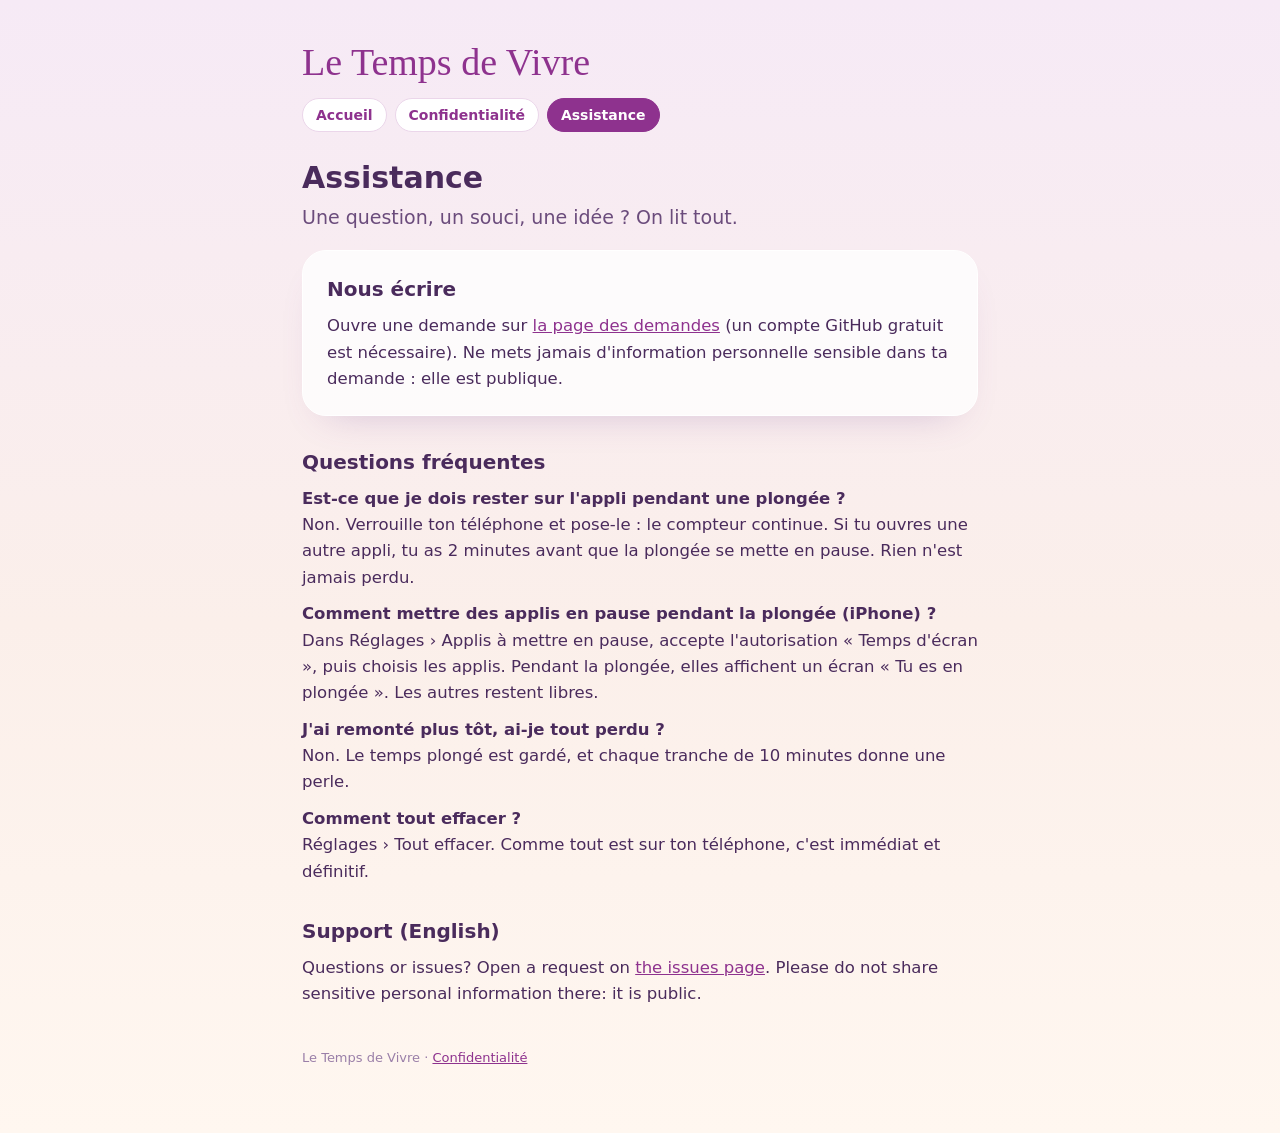
==== assistance.html @ ebf04ffc "Site de Le Temps de Vivre : accueil, confidentialité, assistance Co-Authored-By: Claude Opus 5.5 <no" ====
<!DOCTYPE html>
<html lang="fr">
<head>
<meta charset="utf-8">
<meta name="viewport" content="width=device-width, initial-scale=1">
<title>Assistance · Le Temps de Vivre</title>
<link rel="stylesheet" href="style.css">
</head>
<body>
<main>
<header>
  <a class="logo" href="./">Le Temps de Vivre</a>
  <nav><a href="./">Accueil</a><a href="confidentialite.html">Confidentialité</a><a href="assistance.html" aria-current="page">Assistance</a></nav>
</header>

<h1>Assistance</h1>
<p class="lead">Une question, un souci, une idée ? On lit tout.</p>

<div class="card">
  <h2 style="margin-top:0">Nous écrire</h2>
  <p>Ouvre une demande sur <a href="https://github.com/jojodughetto/letempsdevivre/issues">la page des demandes</a> (un compte GitHub gratuit est nécessaire). Ne mets jamais d'information personnelle sensible dans ta demande : elle est publique.</p>
</div>

<h2>Questions fréquentes</h2>
<p><b>Est-ce que je dois rester sur l'appli pendant une plongée ?</b><br>Non. Verrouille ton téléphone et pose-le : le compteur continue. Si tu ouvres une autre appli, tu as 2 minutes avant que la plongée se mette en pause. Rien n'est jamais perdu.</p>
<p><b>Comment mettre des applis en pause pendant la plongée (iPhone) ?</b><br>Dans Réglages › Applis à mettre en pause, accepte l'autorisation « Temps d'écran », puis choisis les applis. Pendant la plongée, elles affichent un écran « Tu es en plongée ». Les autres restent libres.</p>
<p><b>J'ai remonté plus tôt, ai-je tout perdu ?</b><br>Non. Le temps plongé est gardé, et chaque tranche de 10 minutes donne une perle.</p>
<p><b>Comment tout effacer ?</b><br>Réglages › Tout effacer. Comme tout est sur ton téléphone, c'est immédiat et définitif.</p>

<h2>Support (English)</h2>
<p>Questions or issues? Open a request on <a href="https://github.com/jojodughetto/letempsdevivre/issues">the issues page</a>. Please do not share sensitive personal information there: it is public.</p>

<footer>Le Temps de Vivre · <a href="confidentialite.html">Confidentialité</a></footer>
</main>
</body>
</html>
---- style.css ----
*{box-sizing:border-box;margin:0;padding:0}
body{font-family:system-ui,-apple-system,"Segoe UI",Roboto,sans-serif;color:#4A2B5C;line-height:1.6;background:linear-gradient(180deg,#F6EAF6 0%,#FBEFEA 55%,#FFF7F0 100%);min-height:100vh}
main{max-width:720px;margin:0 auto;padding:40px 22px 64px}
header{margin-bottom:28px}
.logo{font-family:"Brush Script MT","Snell Roundhand",cursive;font-size:38px;color:#8E328E;text-decoration:none;line-height:1.2}
nav{display:flex;flex-wrap:wrap;gap:8px;margin-top:12px}
nav a{font-size:14px;font-weight:600;padding:5px 13px;border-radius:999px;background:#fff;border:1px solid #EBD6EA;color:#8E328E;text-decoration:none}
nav a[aria-current]{background:#8E328E;color:#fff;border-color:#8E328E}
h1{font-size:30px;line-height:1.2;margin:8px 0 6px}
h2{font-size:20px;margin:30px 0 8px}
p,li{font-size:16.5px}
p+p{margin-top:10px}
ul{margin:8px 0 0 22px}
li+li{margin-top:6px}
.card{background:#FFFFFFC8;border:1px solid #fff;border-radius:24px;padding:22px 24px;box-shadow:0 18px 40px -24px #7A4A9A55;margin-top:18px}
.muted{color:#8A6C99;font-size:14px}
.lead{font-size:19px;color:#6B4C7C}
a{color:#8E328E}
.badges{display:flex;flex-wrap:wrap;gap:8px;margin-top:16px}
.badges span{font-size:13.5px;font-weight:600;padding:4px 12px;border-radius:999px;background:#fff;border:1px solid #EBD6EA;color:#8A6C99}
footer{margin-top:40px;font-size:13px;color:#9A7FA8}
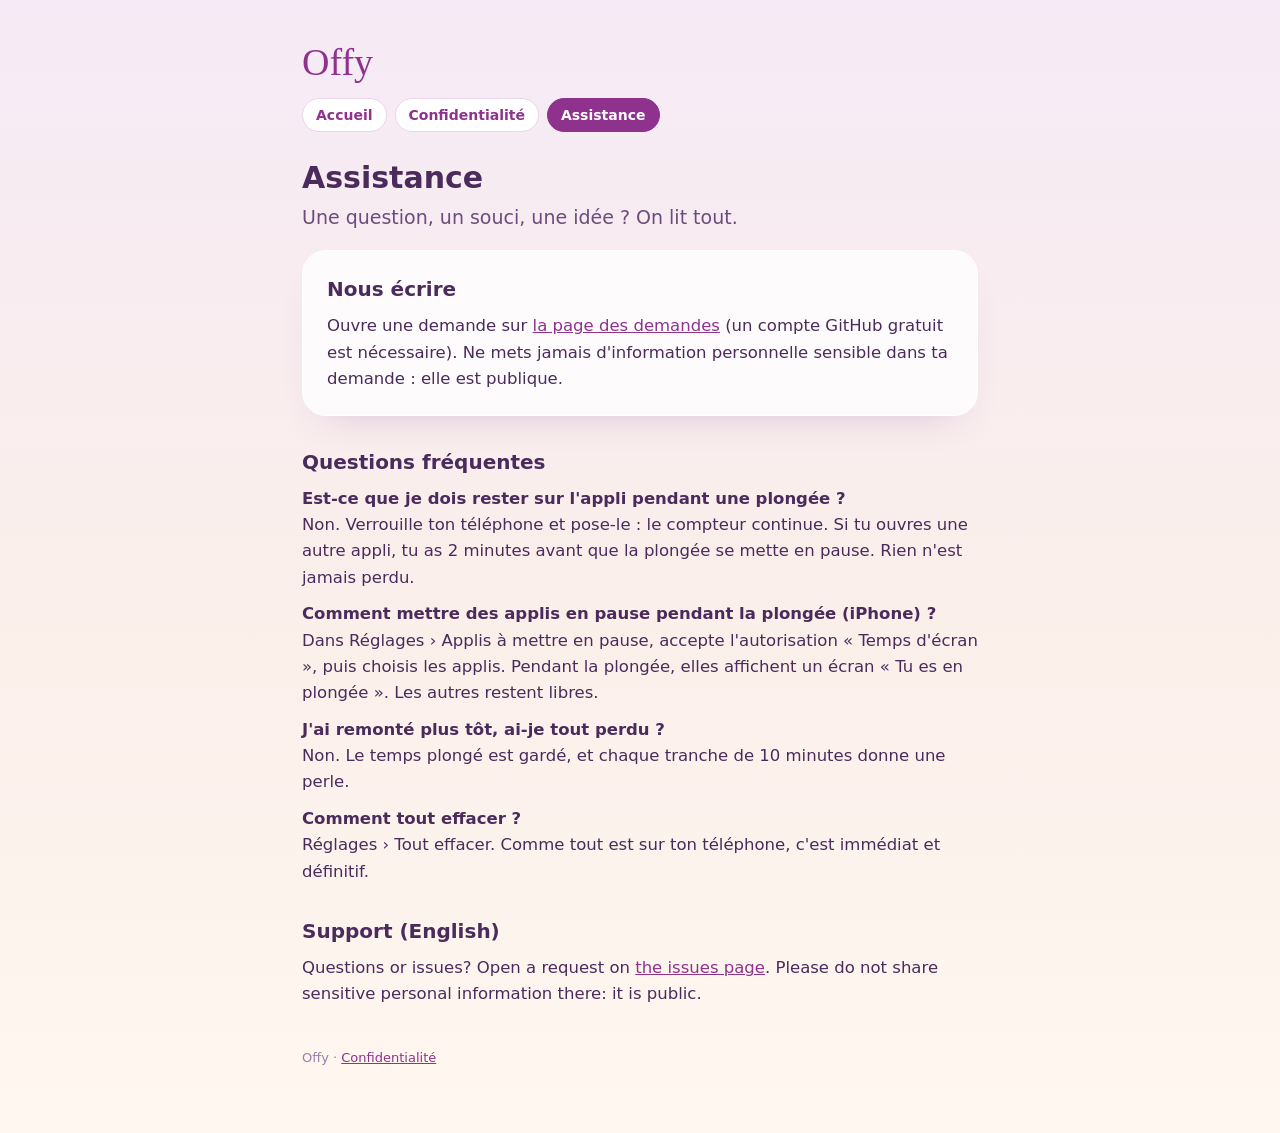
==== commit 050824fe: "Renommage de l'appli en Offy" ====
--- a/assistance.html
+++ b/assistance.html
@@ -3,13 +3,13 @@
 <head>
 <meta charset="utf-8">
 <meta name="viewport" content="width=device-width, initial-scale=1">
-<title>Assistance · Le Temps de Vivre</title>
+<title>Assistance · Offy</title>
 <link rel="stylesheet" href="style.css">
 </head>
 <body>
 <main>
 <header>
-  <a class="logo" href="./">Le Temps de Vivre</a>
+  <a class="logo" href="./">Offy</a>
   <nav><a href="./">Accueil</a><a href="confidentialite.html">Confidentialité</a><a href="assistance.html" aria-current="page">Assistance</a></nav>
 </header>
 
@@ -30,7 +30,7 @@
 <h2>Support (English)</h2>
 <p>Questions or issues? Open a request on <a href="https://github.com/jojodughetto/letempsdevivre/issues">the issues page</a>. Please do not share sensitive personal information there: it is public.</p>
 
-<footer>Le Temps de Vivre · <a href="confidentialite.html">Confidentialité</a></footer>
+<footer>Offy · <a href="confidentialite.html">Confidentialité</a></footer>
 </main>
 </body>
 </html>
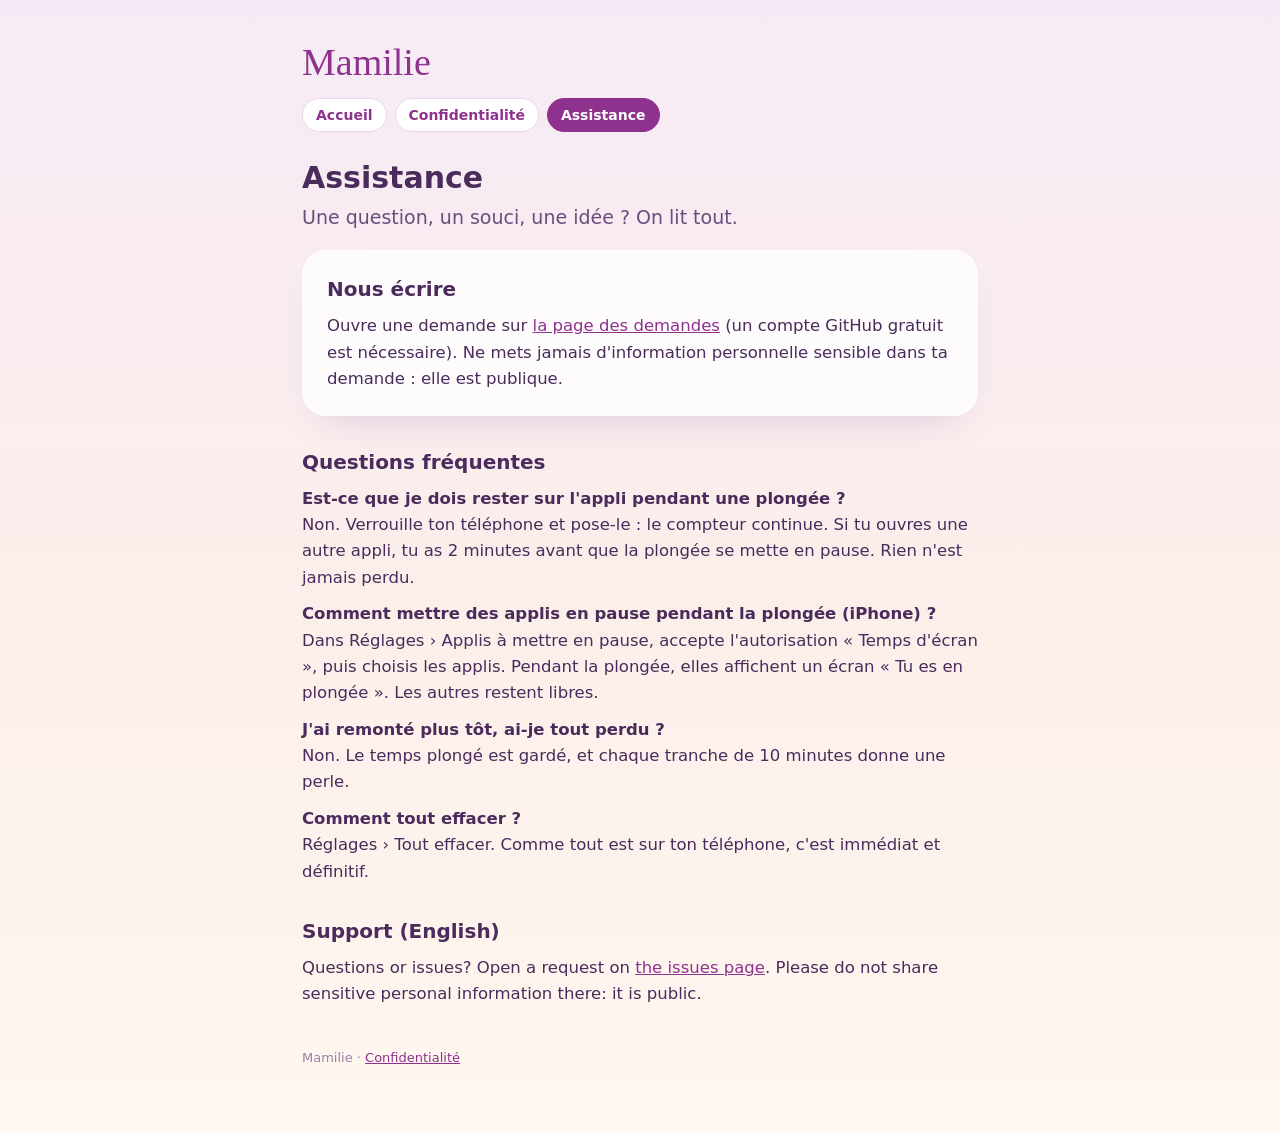
==== commit 0c1c4bea: "Renommage de l'appli en Mamilie" ====
--- a/assistance.html
+++ b/assistance.html
@@ -3,13 +3,13 @@
 <head>
 <meta charset="utf-8">
 <meta name="viewport" content="width=device-width, initial-scale=1">
-<title>Assistance · Offy</title>
+<title>Assistance · Mamilie</title>
 <link rel="stylesheet" href="style.css">
 </head>
 <body>
 <main>
 <header>
-  <a class="logo" href="./">Offy</a>
+  <a class="logo" href="./">Mamilie</a>
   <nav><a href="./">Accueil</a><a href="confidentialite.html">Confidentialité</a><a href="assistance.html" aria-current="page">Assistance</a></nav>
 </header>
 
@@ -30,7 +30,7 @@
 <h2>Support (English)</h2>
 <p>Questions or issues? Open a request on <a href="https://github.com/jojodughetto/letempsdevivre/issues">the issues page</a>. Please do not share sensitive personal information there: it is public.</p>
 
-<footer>Offy · <a href="confidentialite.html">Confidentialité</a></footer>
+<footer>Mamilie · <a href="confidentialite.html">Confidentialité</a></footer>
 </main>
 </body>
 </html>
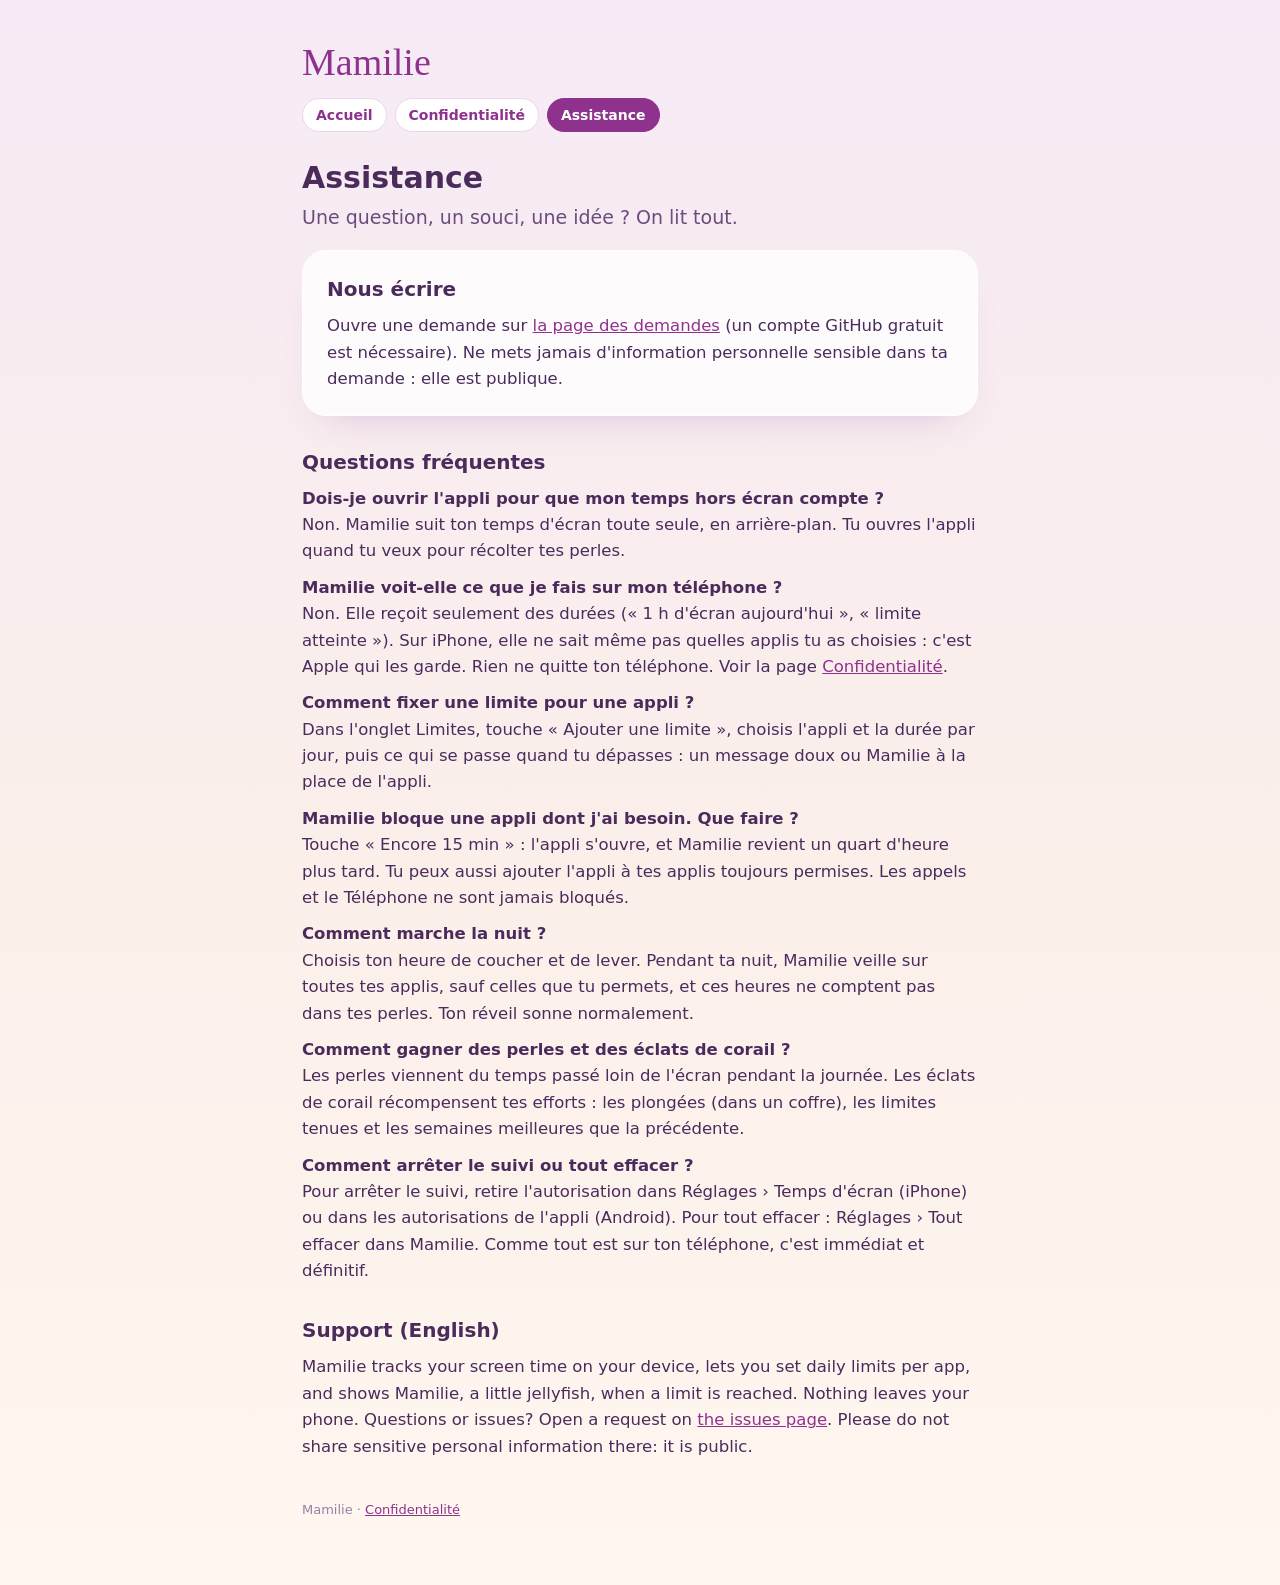
==== commit 58bd2313: "Confidentialité, accueil et assistance : nouveau fonctionnement (suivi du temps d'écran, limites, nu" ====
--- a/assistance.html
+++ b/assistance.html
@@ -22,13 +22,16 @@
 </div>
 
 <h2>Questions fréquentes</h2>
-<p><b>Est-ce que je dois rester sur l'appli pendant une plongée ?</b><br>Non. Verrouille ton téléphone et pose-le : le compteur continue. Si tu ouvres une autre appli, tu as 2 minutes avant que la plongée se mette en pause. Rien n'est jamais perdu.</p>
-<p><b>Comment mettre des applis en pause pendant la plongée (iPhone) ?</b><br>Dans Réglages › Applis à mettre en pause, accepte l'autorisation « Temps d'écran », puis choisis les applis. Pendant la plongée, elles affichent un écran « Tu es en plongée ». Les autres restent libres.</p>
-<p><b>J'ai remonté plus tôt, ai-je tout perdu ?</b><br>Non. Le temps plongé est gardé, et chaque tranche de 10 minutes donne une perle.</p>
-<p><b>Comment tout effacer ?</b><br>Réglages › Tout effacer. Comme tout est sur ton téléphone, c'est immédiat et définitif.</p>
+<p><b>Dois-je ouvrir l'appli pour que mon temps hors écran compte ?</b><br>Non. Mamilie suit ton temps d'écran toute seule, en arrière-plan. Tu ouvres l'appli quand tu veux pour récolter tes perles.</p>
+<p><b>Mamilie voit-elle ce que je fais sur mon téléphone ?</b><br>Non. Elle reçoit seulement des durées (« 1 h d'écran aujourd'hui », « limite atteinte »). Sur iPhone, elle ne sait même pas quelles applis tu as choisies : c'est Apple qui les garde. Rien ne quitte ton téléphone. Voir la page <a href="confidentialite.html">Confidentialité</a>.</p>
+<p><b>Comment fixer une limite pour une appli ?</b><br>Dans l'onglet Limites, touche « Ajouter une limite », choisis l'appli et la durée par jour, puis ce qui se passe quand tu dépasses : un message doux ou Mamilie à la place de l'appli.</p>
+<p><b>Mamilie bloque une appli dont j'ai besoin. Que faire ?</b><br>Touche « Encore 15 min » : l'appli s'ouvre, et Mamilie revient un quart d'heure plus tard. Tu peux aussi ajouter l'appli à tes applis toujours permises. Les appels et le Téléphone ne sont jamais bloqués.</p>
+<p><b>Comment marche la nuit ?</b><br>Choisis ton heure de coucher et de lever. Pendant ta nuit, Mamilie veille sur toutes tes applis, sauf celles que tu permets, et ces heures ne comptent pas dans tes perles. Ton réveil sonne normalement.</p>
+<p><b>Comment gagner des perles et des éclats de corail ?</b><br>Les perles viennent du temps passé loin de l'écran pendant la journée. Les éclats de corail récompensent tes efforts : les plongées (dans un coffre), les limites tenues et les semaines meilleures que la précédente.</p>
+<p><b>Comment arrêter le suivi ou tout effacer ?</b><br>Pour arrêter le suivi, retire l'autorisation dans Réglages › Temps d'écran (iPhone) ou dans les autorisations de l'appli (Android). Pour tout effacer : Réglages › Tout effacer dans Mamilie. Comme tout est sur ton téléphone, c'est immédiat et définitif.</p>
 
 <h2>Support (English)</h2>
-<p>Questions or issues? Open a request on <a href="https://github.com/jojodughetto/letempsdevivre/issues">the issues page</a>. Please do not share sensitive personal information there: it is public.</p>
+<p>Mamilie tracks your screen time on your device, lets you set daily limits per app, and shows Mamilie, a little jellyfish, when a limit is reached. Nothing leaves your phone. Questions or issues? Open a request on <a href="https://github.com/jojodughetto/letempsdevivre/issues">the issues page</a>. Please do not share sensitive personal information there: it is public.</p>
 
 <footer>Mamilie · <a href="confidentialite.html">Confidentialité</a></footer>
 </main>
--- a/style.css
+++ b/style.css
@@ -19,3 +19,5 @@
 .badges{display:flex;flex-wrap:wrap;gap:8px;margin-top:16px}
 .badges span{font-size:13.5px;font-weight:600;padding:4px 12px;border-radius:999px;background:#fff;border:1px solid #EBD6EA;color:#8A6C99}
 footer{margin-top:40px;font-size:13px;color:#9A7FA8}
+h3{font-size:17px;margin:20px 0 4px}
+ul+p{margin-top:10px}
